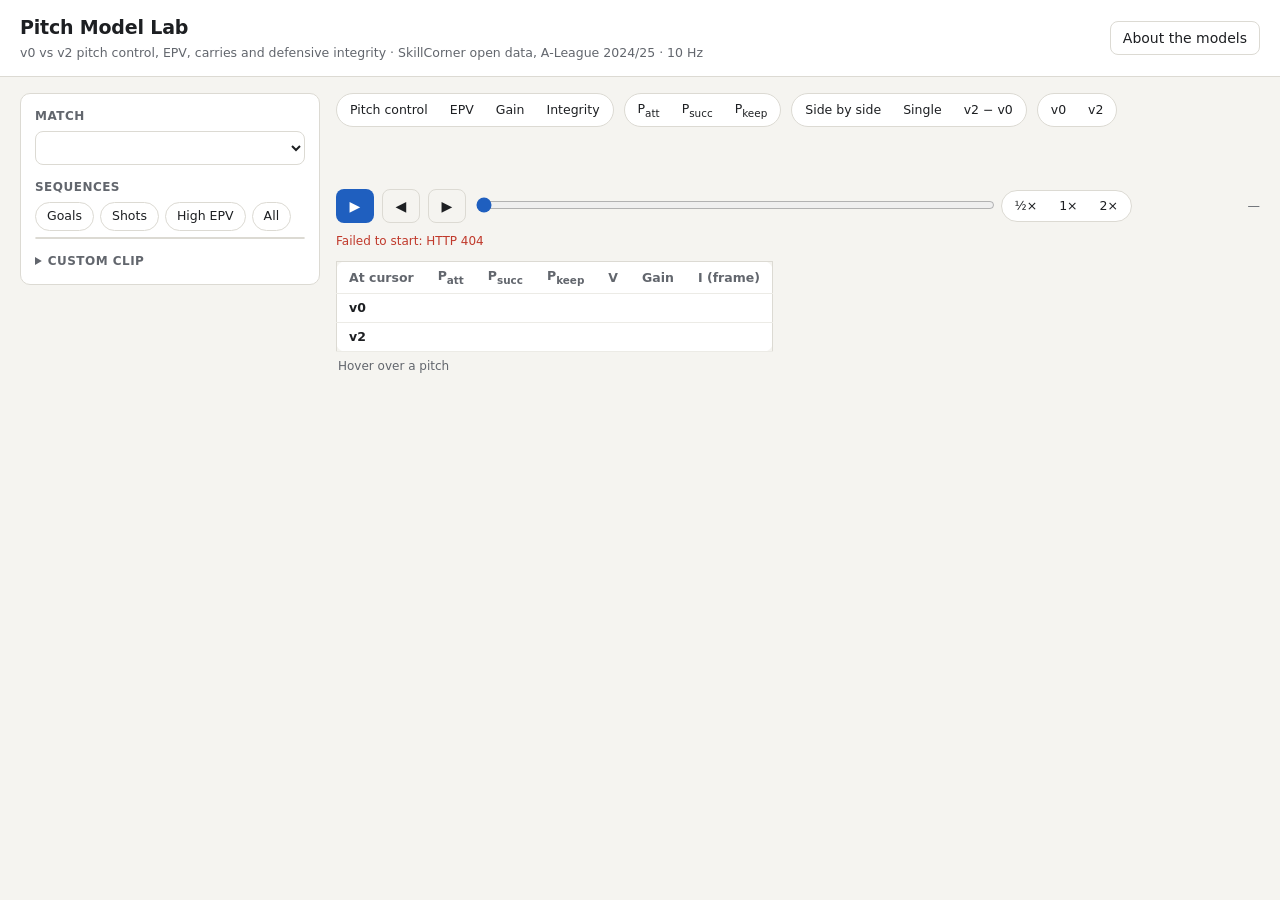
==== model_viewer/public/index.html @ e588ccde "Model viewer: carries in v2 - model.js ports the notebook's carry_options: the player on the ball   " ====
<!doctype html>
<html lang="en">
<head>
<meta charset="utf-8">
<meta name="viewport" content="width=device-width, initial-scale=1">
<title>Pitch Model Lab</title>
<link rel="stylesheet" href="style.css">
</head>
<body>
<header class="top">
  <div>
    <h1>Pitch Model Lab</h1>
    <p class="sub">v0 vs v2 pitch control, EPV, carries and defensive integrity · SkillCorner open data, A-League 2024/25 · 10 Hz</p>
  </div>
  <button id="aboutBtn" class="ghost" aria-expanded="false" aria-controls="about">About the models</button>
</header>

<section id="about" class="about" hidden>
  <div>
    <h2>v0 · literature settings, location value</h2>
    <p>Pitch control uses settings borrowed from the literature: 0.5 s reaction, 15 m/s ground pass, σ = 0.45,
    12 m/s lofted pass with 0.6 s hang time. The value of a spot is SkillCorner's possession EPV smoothed by location only.</p>
  </div>
  <div>
    <h2>v2 · fitted settings, defensive-context value, carries</h2>
    <p>The same pitch-control model with 10 settings fitted on 11,110 passes from 15 training matches
    (held-out AUC 0.885, calibrated). The value of a spot is the location value × a multiplier for the
    defensive situation there: how fast the nearest defender arrives, how close they are, and how many defenders are goal-side.
    The player on the ball can also <b>carry</b> it: a survival model fitted on 5,797 training carries (held-out AUC 0.77,
    on a par with SkillCorner's pressure tag) gives the chance of keeping it, P<sub>keep</sub>, on a straight run at 81% of top speed.</p>
  </div>
  <div>
    <h2>Reading the layers</h2>
    <p><b>Pitch control</b>: chance the attacking team gets to the ball first (P<sub>att</sub>) or that a pass there is completed
    (P<sub>succ</sub>, with interception along the path and the lofted option), or, in v2, that the player on the ball (gold ring)
    keeps it carrying it there (P<sub>keep</sub>). <b>EPV</b>: value of having the ball at each spot.
    <b>Gain</b>: P·V − (1−P)·V<sub>opp</sub> − V(ball), what getting the ball there is worth: by a pass in v0, by the better of
    a pass or a carry in v2. <b>Integrity</b>: how well the defence denies passes (and in v2 carries) into the space from 5 m behind
    the ball to goal, I = Σ V·(1−P) / Σ V with P = P<sub>succ</sub> (v0) or max(P<sub>succ</sub>, P<sub>keep</sub>) (v2).
    The map shows 1−P in that zone, faded where the space is worth little. Because v2 adds carries, v2 − v0 differences
    mix the fitted settings with the carry option.
    Surfaces are always from the attacking team's point of view.</p>
  </div>
  <div>
    <h2>Caveats</h2>
    <p>No receiver is known on a free-playing frame, so run credit is not applied. Carries are straight runs projected from
    one frame, and nobody can carry while the ball is in flight. The v2 value was fitted on possession-start
    points and is applied here to every cell. Five matches (marked held-out) were not used to fit anything.</p>
  </div>
</section>

<main class="layout">
  <aside class="panel controls">
    <label class="field"><span>Match</span><select id="match"></select></label>

    <div class="field">
      <span>Sequences</span>
      <div class="chips" id="filter" role="radiogroup" aria-label="Sequence filter">
        <button data-f="goal" role="radio">Goals</button>
        <button data-f="shot" role="radio">Shots</button>
        <button data-f="epv" role="radio">High EPV</button>
        <button data-f="all" role="radio">All</button>
      </div>
      <ol id="seqList" class="seqs" aria-label="Possession sequences"></ol>
    </div>

    <details class="custom">
      <summary>Custom clip</summary>
      <div class="row">
        <label class="field small"><span>Period</span><select id="cPeriod"><option value="1">1st</option><option value="2">2nd</option></select></label>
        <label class="field small"><span>Start (mm:ss)</span><input id="cStart" value="10:00" inputmode="numeric"></label>
        <label class="field small"><span>Length (s)</span><input id="cLen" value="20" inputmode="numeric"></label>
      </div>
      <button id="cLoad" class="primary">Load clip</button>
    </details>
  </aside>

  <section class="stage">
    <div class="toolbar">
      <div class="seg" id="layer" role="radiogroup" aria-label="Layer">
        <button data-v="pc" role="radio">Pitch control</button>
        <button data-v="epv" role="radio">EPV</button>
        <button data-v="gain" role="radio">Gain</button>
        <button data-v="integ" role="radio" title="How well the defence denies passes into the valuable space between the ball and goal">Integrity</button>
      </div>
      <div class="seg" id="pcKind" role="radiogroup" aria-label="Pitch control measure">
        <button data-v="att" role="radio" title="Chance the attack reaches the ball first">P<sub>att</sub></button>
        <button data-v="succ" role="radio" title="Chance a pass there is completed">P<sub>succ</sub></button>
        <button data-v="keep" role="radio" title="Chance the player on the ball keeps it carrying it there (v2 only)">P<sub>keep</sub></button>
      </div>
      <div class="seg" id="view" role="radiogroup" aria-label="View">
        <button data-v="side" role="radio">Side by side</button>
        <button data-v="single" role="radio">Single</button>
        <button data-v="diff" role="radio">v2 − v0</button>
      </div>
      <div class="seg" id="single" role="radiogroup" aria-label="Model in single view">
        <button data-v="v0" role="radio">v0</button>
        <button data-v="v2" role="radio">v2</button>
      </div>
    </div>

    <div class="headline">
      <span id="attackLabel"></span>
      <span id="caption" class="caption"></span>
    </div>

    <div id="pitches" class="pitches"></div>

    <div class="legend" id="legend"></div>

    <div class="player">
      <button id="play" class="primary icon" aria-label="Play">▶</button>
      <button id="back" class="icon ghost" aria-label="Back one frame">◀︎</button>
      <button id="fwd" class="icon ghost" aria-label="Forward one frame">▶︎</button>
      <div class="scrub">
        <input id="scrub" type="range" min="0" max="0" value="0" aria-label="Frame">
        <div id="ticks" class="ticks"></div>
      </div>
      <div class="seg compact" id="speed" role="radiogroup" aria-label="Speed">
        <button data-v="0.5" role="radio">½×</button>
        <button data-v="1" role="radio">1×</button>
        <button data-v="2" role="radio">2×</button>
      </div>
      <span id="clock" class="clock">—</span>
    </div>
    <div class="itrack" id="itrack" hidden>
      <div class="itrackHead">
        <span><b>Integrity I over the clip</b> · 1 = every valuable pass (v2: or carry) towards goal denied</span>
        <span class="key"><i class="ln v0"></i>v0</span><span class="key"><i class="ln v2"></i>v2</span>
      </div>
      <canvas id="itrackCanvas" aria-label="Integrity of the defending team over the clip"></canvas>
    </div>
    <div class="status"><span id="status"></span><span id="progress"></span></div>

    <table class="readout" id="readout" aria-live="polite">
      <thead><tr><th>At cursor</th><th>P<sub>att</sub></th><th>P<sub>succ</sub></th><th title="Chance of keeping the ball carrying it there (v2 only)">P<sub>keep</sub></th><th>V</th><th>Gain</th><th title="Integrity of the whole frame, not the cell">I (frame)</th></tr></thead>
      <tbody>
        <tr><th>v0</th><td data-k="v0-0"></td><td data-k="v0-1"></td><td data-k="v0-5"></td><td data-k="v0-2"></td><td data-k="v0-3"></td><td data-k="v0-I"></td></tr>
        <tr><th>v2</th><td data-k="v2-0"></td><td data-k="v2-1"></td><td data-k="v2-5"></td><td data-k="v2-2"></td><td data-k="v2-3"></td><td data-k="v2-I"></td></tr>
      </tbody>
      <caption id="readoutCap">Hover over a pitch</caption>
    </table>
  </section>
</main>
<script type="module" src="app.js"></script>
</body>
</html>
---- model_viewer/public/style.css ----
:root {
  --bg: #f5f4f0; --surface: #ffffff; --ink: #1d1f22; --muted: #62666d; --line: #dcdad3; --soft: #ecebe6;
  --accent: #1f5fbf; --accent-ink: #ffffff; --attack: #e4572e; --defend: #2a6fdb; --pitch-line: rgba(30, 32, 36, 0.55);
  --radius: 10px; font-synthesis: none;
}
@media (prefers-color-scheme: dark) {
  :root { --bg: #15171a; --surface: #1e2125; --ink: #eceae4; --muted: #a2a6ad; --line: #33373d; --soft: #272b30;
    --accent: #6ea2f5; --accent-ink: #0d1117; }
}
* { box-sizing: border-box; }
body { margin: 0; background: var(--bg); color: var(--ink); font: 14px/1.45 "Inter", system-ui, -apple-system, "Segoe UI", sans-serif; }
h1 { font-size: 19px; margin: 0; letter-spacing: -0.01em; }
h2 { font-size: 13px; margin: 0 0 4px; }
.sub { margin: 2px 0 0; color: var(--muted); font-size: 12.5px; }
button, select, input { font: inherit; color: inherit; }
button { cursor: pointer; }

.top { display: flex; justify-content: space-between; align-items: center; gap: 16px; padding: 14px 20px; border-bottom: 1px solid var(--line); background: var(--surface); }
.about { display: grid; grid-template-columns: repeat(4, 1fr); gap: 18px; padding: 14px 20px; background: var(--surface); border-bottom: 1px solid var(--line); font-size: 12.5px; color: var(--muted); }
.about p { margin: 0; }
.about[hidden] { display: none; }

.layout { display: grid; grid-template-columns: 300px minmax(0, 1fr); gap: 16px; padding: 16px 20px 28px; align-items: start; }
.panel { background: var(--surface); border: 1px solid var(--line); border-radius: var(--radius); padding: 14px; }
.controls { position: sticky; top: 12px; display: flex; flex-direction: column; gap: 14px; max-height: calc(100vh - 24px); }
.field { display: flex; flex-direction: column; gap: 6px; min-height: 0; }
.field > span { font-size: 12px; font-weight: 600; color: var(--muted); text-transform: uppercase; letter-spacing: 0.04em; }
.field:has(.seqs) { flex: 1; }
select { max-width: 100%; text-overflow: ellipsis; }
select, input { background: var(--surface); border: 1px solid var(--line); border-radius: 8px; padding: 7px 9px; width: 100%; }

.chips { display: flex; gap: 6px; flex-wrap: wrap; }
.chips button, .seg button { border: 1px solid var(--line); background: var(--surface); border-radius: 999px; padding: 4px 11px; font-size: 12.5px; }
.chips button[aria-checked="true"] { background: var(--ink); color: var(--bg); border-color: var(--ink); }

.seqs { list-style: none; margin: 0; padding: 0; overflow: auto; max-height: 52vh; border: 1px solid var(--line); border-radius: 8px; }
.seqs li { border-bottom: 1px solid var(--soft); }
.seqs li:last-child { border-bottom: 0; }
.seqs button { all: unset; display: block; width: 100%; box-sizing: border-box; padding: 8px 10px; cursor: pointer; }
.seqs button:hover { background: var(--soft); }
.seqs button[aria-current="true"] { background: color-mix(in srgb, var(--accent) 12%, transparent); box-shadow: inset 3px 0 0 var(--accent); }
.seqs .t { display: flex; justify-content: space-between; gap: 8px; font-weight: 600; font-size: 13px; }
.seqs .p { color: var(--muted); font-size: 12px; white-space: nowrap; overflow: hidden; text-overflow: ellipsis; }
.badge { font-size: 11px; font-weight: 600; padding: 1px 7px; border-radius: 999px; background: var(--soft); color: var(--muted); }
.badge.goal { background: #1f9d55; color: #fff; }
.badge.shot { background: #c97a12; color: #fff; }
.empty { padding: 10px; color: var(--muted); font-size: 12.5px; }

.custom summary { cursor: pointer; font-size: 12px; font-weight: 600; color: var(--muted); text-transform: uppercase; letter-spacing: 0.04em; }
.custom .row { display: grid; grid-template-columns: 1fr 1fr 1fr; gap: 8px; margin: 10px 0; }
.field.small > span { font-size: 11px; }

.primary { background: var(--accent); color: var(--accent-ink); border: 0; border-radius: 8px; padding: 7px 14px; font-weight: 600; }
.ghost { background: transparent; border: 1px solid var(--line); border-radius: 8px; padding: 6px 12px; }
.icon { width: 38px; height: 34px; padding: 0; display: grid; place-items: center; }

.stage { min-width: 0; display: flex; flex-direction: column; gap: 10px; }
.toolbar { display: flex; flex-wrap: wrap; gap: 10px; }
.seg { display: inline-flex; border: 1px solid var(--line); border-radius: 999px; background: var(--surface); padding: 2px; }
.seg button { border: 0; background: transparent; }
.seg button[aria-checked="true"] { background: var(--ink); color: var(--bg); }
.seg[hidden] { display: none; }

.headline { display: flex; justify-content: space-between; align-items: baseline; gap: 12px; flex-wrap: wrap; min-height: 22px; }
#attackLabel { font-weight: 600; }
.caption { color: var(--muted); }

.pitches { display: grid; grid-template-columns: minmax(0, 1fr) minmax(0, 1fr); gap: 12px; }
.pitches.one { grid-template-columns: minmax(0, 1fr); max-width: 980px; }
.pitchCard { background: var(--surface); border: 1px solid var(--line); border-radius: var(--radius); padding: 10px 10px 8px; min-width: 0; }
.pitchCard h3 { margin: 0; font-size: 14px; }
.pitchCard p { margin: 1px 0 8px; font-size: 12px; color: var(--muted); }
.pitchCard canvas { display: block; width: 100%; max-width: 100%; height: auto; border-radius: 6px; touch-action: pan-y; }
.pitchCard .vball { float: right; font-size: 12px; color: var(--muted); font-variant-numeric: tabular-nums; }
.pitchCard .vball.score { font-size: 15px; font-weight: 700; color: var(--ink); }

.legend { display: flex; align-items: center; gap: 10px; font-size: 12px; color: var(--muted); flex-wrap: wrap; }
.legend canvas { width: 240px; height: 12px; border-radius: 3px; border: 1px solid var(--line); }
.legend .key { display: inline-flex; align-items: center; gap: 5px; }
.dot { width: 10px; height: 10px; border-radius: 50%; display: inline-block; border: 1px solid rgba(0,0,0,.4); }

.player { display: flex; align-items: center; gap: 8px; }
.itrack { background: var(--surface); border: 1px solid var(--line); border-radius: var(--radius); padding: 8px 10px 6px; }
.itrack[hidden] { display: none; }
.itrackHead { display: flex; gap: 14px; flex-wrap: wrap; align-items: center; font-size: 12px; color: var(--muted); margin-bottom: 4px; }
.itrackHead b { color: var(--ink); font-weight: 600; }
.itrackHead .key { display: inline-flex; align-items: center; gap: 5px; }
.itrackHead .ln { display: inline-block; width: 16px; height: 0; border-top: 2px solid; }
.itrackHead .ln.v0 { border-color: #9a9a9a; border-top-style: dashed; }
.itrackHead .ln.v2 { border-color: #1a9850; }
.itrack canvas { display: block; width: 100%; height: 90px; cursor: pointer; }
.scrub { position: relative; flex: 1; min-width: 120px; }
.scrub input { width: 100%; padding: 0; border: 0; accent-color: var(--accent); }
.ticks { position: absolute; left: 8px; right: 8px; top: -6px; height: 6px; pointer-events: none; }
.ticks i { position: absolute; width: 2px; height: 6px; background: var(--muted); opacity: 0.6; }
.ticks i.shot { background: #c97a12; opacity: 1; width: 3px; }
.clock { font-variant-numeric: tabular-nums; color: var(--muted); min-width: 120px; text-align: right; font-size: 12.5px; }
.status { display: flex; justify-content: space-between; font-size: 12px; color: var(--muted); min-height: 18px; }
.status .err { color: #c0392b; }

.readout { border-collapse: collapse; font-size: 12.5px; font-variant-numeric: tabular-nums; align-self: flex-start; background: var(--surface); border: 1px solid var(--line); border-radius: var(--radius); }
.readout caption { caption-side: bottom; text-align: left; color: var(--muted); font-size: 12px; padding: 6px 2px; }
.readout th, .readout td { padding: 5px 12px; text-align: right; border-bottom: 1px solid var(--soft); }
.readout thead th { color: var(--muted); font-weight: 600; }
.readout tbody th { text-align: left; }

@media (max-width: 1100px) { .about { grid-template-columns: 1fr 1fr; } }
@media (max-width: 900px) {
  .layout { grid-template-columns: minmax(0, 1fr); padding: 12px 16px 24px; }
  .controls { position: static; max-height: none; order: 2; }
  .stage { order: 1; }
  .pitches { grid-template-columns: minmax(0, 1fr); }
  .top { flex-wrap: wrap; }
  .clock { flex-basis: 100%; text-align: left; }
  .player { flex-wrap: wrap; }
  .about { grid-template-columns: 1fr; padding: 12px 16px; }
  .top { padding: 12px 16px; }
  .clock { min-width: 0; }
  .seqs { max-height: 40vh; }
}
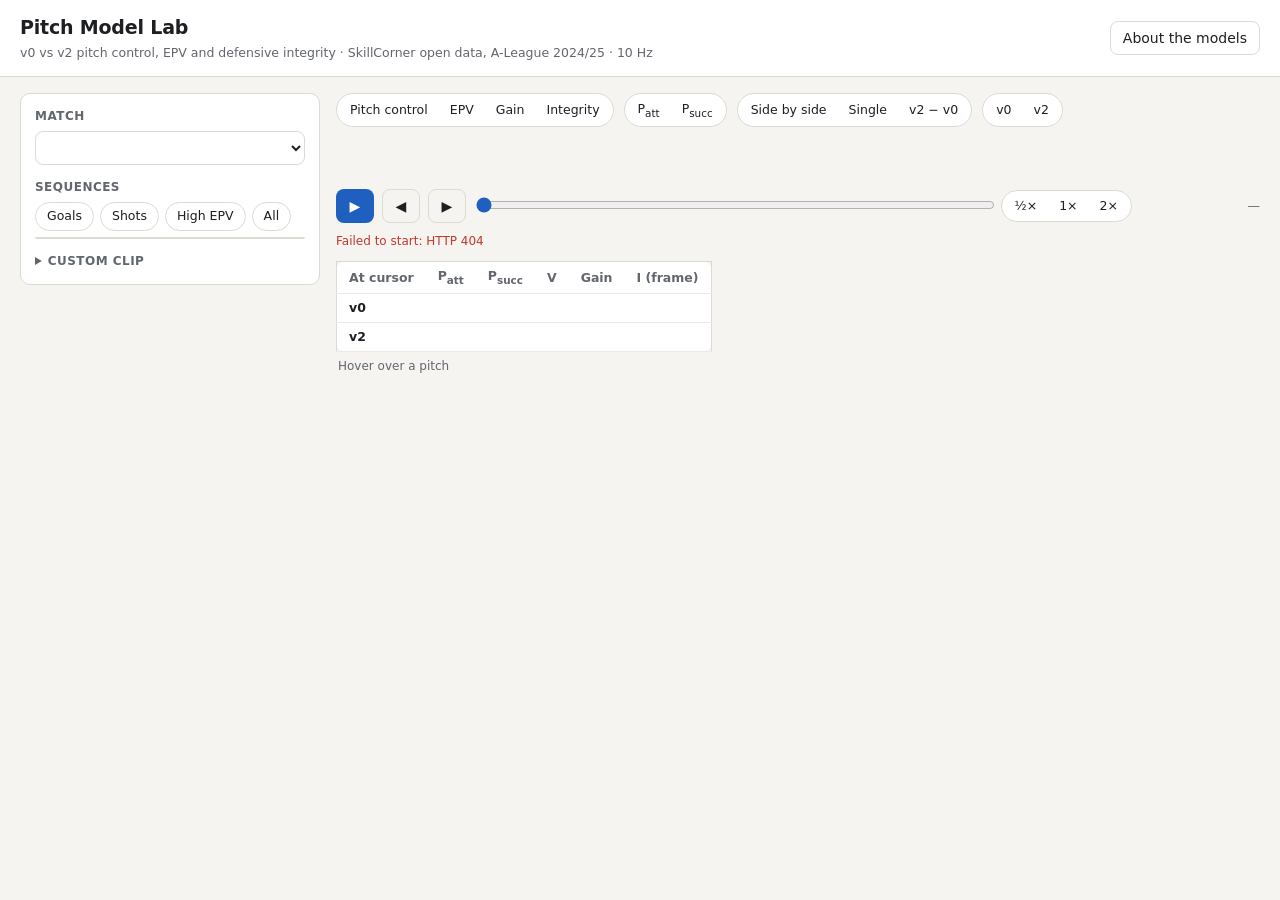
==== commit 6376c824: "Merge pull request #6 from misoverfitting/dl/model_viewer Model viewer integrity layer + frame-by-fr" ====
--- a/model_viewer/public/index.html
+++ b/model_viewer/public/index.html
@@ -10,7 +10,7 @@
 <header class="top">
   <div>
     <h1>Pitch Model Lab</h1>
-    <p class="sub">v0 vs v2 pitch control, EPV, carries and defensive integrity · SkillCorner open data, A-League 2024/25 · 10 Hz</p>
+    <p class="sub">v0 vs v2 pitch control, EPV and defensive integrity · SkillCorner open data, A-League 2024/25 · 10 Hz</p>
   </div>
   <button id="aboutBtn" class="ghost" aria-expanded="false" aria-controls="about">About the models</button>
 </header>
@@ -22,29 +22,23 @@
     12 m/s lofted pass with 0.6 s hang time. The value of a spot is SkillCorner's possession EPV smoothed by location only.</p>
   </div>
   <div>
-    <h2>v2 · fitted settings, defensive-context value, carries</h2>
+    <h2>v2 · fitted settings, defensive-context value</h2>
     <p>The same pitch-control model with 10 settings fitted on 11,110 passes from 15 training matches
     (held-out AUC 0.885, calibrated). The value of a spot is the location value × a multiplier for the
-    defensive situation there: how fast the nearest defender arrives, how close they are, and how many defenders are goal-side.
-    The player on the ball can also <b>carry</b> it: a survival model fitted on 5,797 training carries (held-out AUC 0.77,
-    on a par with SkillCorner's pressure tag) gives the chance of keeping it, P<sub>keep</sub>, on a straight run at 81% of top speed.</p>
+    defensive situation there: how fast the nearest defender arrives, how close they are, and how many defenders are goal-side.</p>
   </div>
   <div>
     <h2>Reading the layers</h2>
     <p><b>Pitch control</b>: chance the attacking team gets to the ball first (P<sub>att</sub>) or that a pass there is completed
-    (P<sub>succ</sub>, with interception along the path and the lofted option), or, in v2, that the player on the ball (gold ring)
-    keeps it carrying it there (P<sub>keep</sub>). <b>EPV</b>: value of having the ball at each spot.
-    <b>Gain</b>: P·V − (1−P)·V<sub>opp</sub> − V(ball), what getting the ball there is worth: by a pass in v0, by the better of
-    a pass or a carry in v2. <b>Integrity</b>: how well the defence denies passes (and in v2 carries) into the space from 5 m behind
-    the ball to goal, I = Σ V·(1−P) / Σ V with P = P<sub>succ</sub> (v0) or max(P<sub>succ</sub>, P<sub>keep</sub>) (v2).
-    The map shows 1−P in that zone, faded where the space is worth little. Because v2 adds carries, v2 − v0 differences
-    mix the fitted settings with the carry option.
+    (P<sub>succ</sub>, with interception along the path and the lofted option). <b>EPV</b>: value of having the ball at each spot.
+    <b>Gain</b>: P<sub>succ</sub>·V − (1−P<sub>succ</sub>)·V<sub>opp</sub> − V(ball), what a pass there is worth.
+    <b>Integrity</b>: how well the defence denies passes into the space from 5 m behind the ball to goal,
+    I = Σ V·(1−P<sub>succ</sub>) / Σ V. The map shows 1−P<sub>succ</sub> in that zone, faded where the space is worth little.
     Surfaces are always from the attacking team's point of view.</p>
   </div>
   <div>
     <h2>Caveats</h2>
-    <p>No receiver is known on a free-playing frame, so run credit is not applied. Carries are straight runs projected from
-    one frame, and nobody can carry while the ball is in flight. The v2 value was fitted on possession-start
+    <p>No receiver is known on a free-playing frame, so run credit is not applied. The v2 value was fitted on possession-start
     points and is applied here to every cell. Five matches (marked held-out) were not used to fit anything.</p>
   </div>
 </section>
@@ -86,7 +80,6 @@
       <div class="seg" id="pcKind" role="radiogroup" aria-label="Pitch control measure">
         <button data-v="att" role="radio" title="Chance the attack reaches the ball first">P<sub>att</sub></button>
         <button data-v="succ" role="radio" title="Chance a pass there is completed">P<sub>succ</sub></button>
-        <button data-v="keep" role="radio" title="Chance the player on the ball keeps it carrying it there (v2 only)">P<sub>keep</sub></button>
       </div>
       <div class="seg" id="view" role="radiogroup" aria-label="View">
         <button data-v="side" role="radio">Side by side</button>
@@ -125,7 +118,7 @@
     </div>
     <div class="itrack" id="itrack" hidden>
       <div class="itrackHead">
-        <span><b>Integrity I over the clip</b> · 1 = every valuable pass (v2: or carry) towards goal denied</span>
+        <span><b>Integrity I over the clip</b> · 1 = every valuable pass towards goal denied</span>
         <span class="key"><i class="ln v0"></i>v0</span><span class="key"><i class="ln v2"></i>v2</span>
       </div>
       <canvas id="itrackCanvas" aria-label="Integrity of the defending team over the clip"></canvas>
@@ -133,10 +126,10 @@
     <div class="status"><span id="status"></span><span id="progress"></span></div>
 
     <table class="readout" id="readout" aria-live="polite">
-      <thead><tr><th>At cursor</th><th>P<sub>att</sub></th><th>P<sub>succ</sub></th><th title="Chance of keeping the ball carrying it there (v2 only)">P<sub>keep</sub></th><th>V</th><th>Gain</th><th title="Integrity of the whole frame, not the cell">I (frame)</th></tr></thead>
+      <thead><tr><th>At cursor</th><th>P<sub>att</sub></th><th>P<sub>succ</sub></th><th>V</th><th>Gain</th><th title="Integrity of the whole frame, not the cell">I (frame)</th></tr></thead>
       <tbody>
-        <tr><th>v0</th><td data-k="v0-0"></td><td data-k="v0-1"></td><td data-k="v0-5"></td><td data-k="v0-2"></td><td data-k="v0-3"></td><td data-k="v0-I"></td></tr>
-        <tr><th>v2</th><td data-k="v2-0"></td><td data-k="v2-1"></td><td data-k="v2-5"></td><td data-k="v2-2"></td><td data-k="v2-3"></td><td data-k="v2-I"></td></tr>
+        <tr><th>v0</th><td data-k="v0-0"></td><td data-k="v0-1"></td><td data-k="v0-2"></td><td data-k="v0-3"></td><td data-k="v0-I"></td></tr>
+        <tr><th>v2</th><td data-k="v2-0"></td><td data-k="v2-1"></td><td data-k="v2-2"></td><td data-k="v2-3"></td><td data-k="v2-I"></td></tr>
       </tbody>
       <caption id="readoutCap">Hover over a pitch</caption>
     </table>
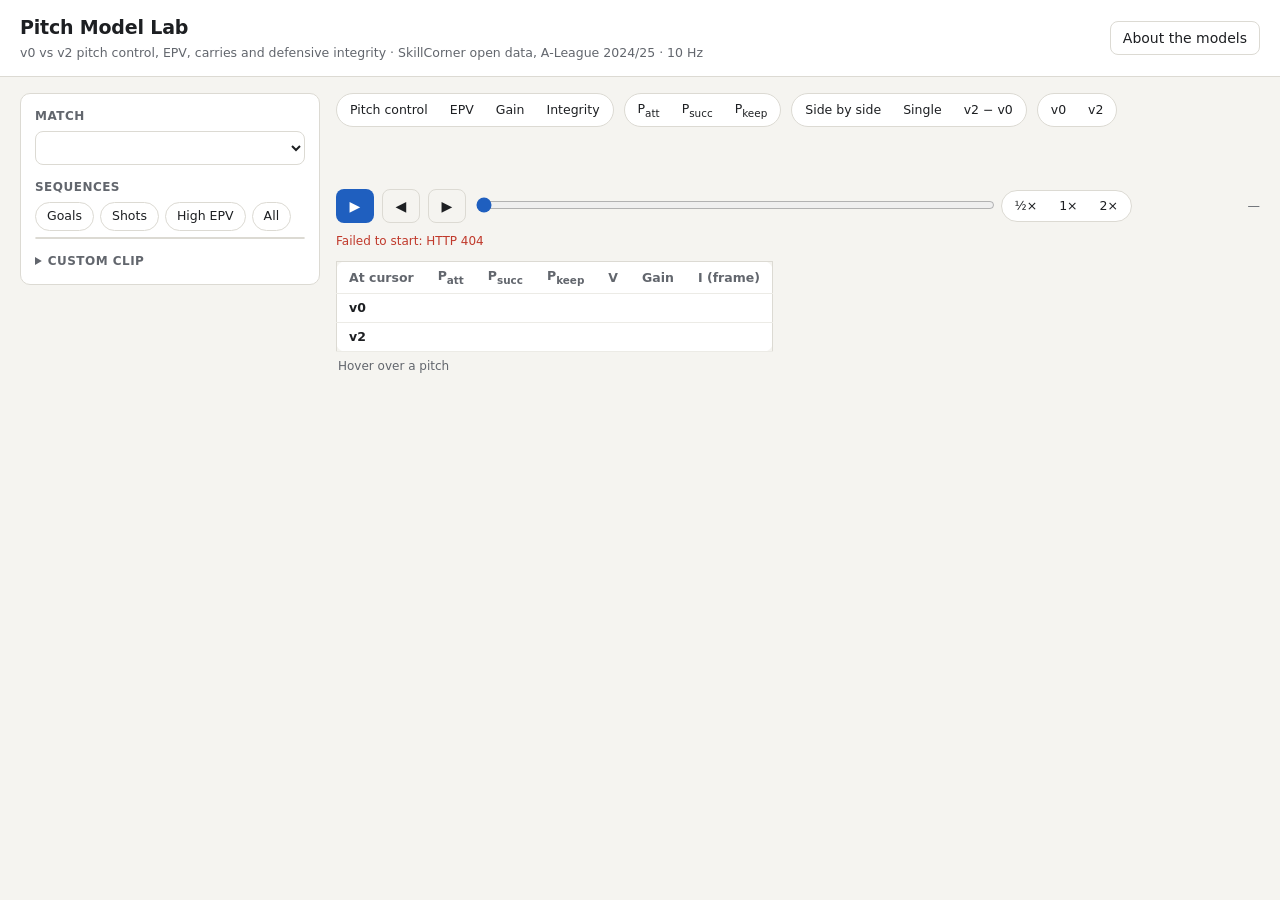
==== commit f6be2e48: "Merge pull request #7 from misoverfitting/dl/carries Carries: a fitted carry model, carry gains, car" ====
--- a/model_viewer/public/index.html
+++ b/model_viewer/public/index.html
@@ -10,7 +10,7 @@
 <header class="top">
   <div>
     <h1>Pitch Model Lab</h1>
-    <p class="sub">v0 vs v2 pitch control, EPV and defensive integrity · SkillCorner open data, A-League 2024/25 · 10 Hz</p>
+    <p class="sub">v0 vs v2 pitch control, EPV, carries and defensive integrity · SkillCorner open data, A-League 2024/25 · 10 Hz</p>
   </div>
   <button id="aboutBtn" class="ghost" aria-expanded="false" aria-controls="about">About the models</button>
 </header>
@@ -22,23 +22,29 @@
     12 m/s lofted pass with 0.6 s hang time. The value of a spot is SkillCorner's possession EPV smoothed by location only.</p>
   </div>
   <div>
-    <h2>v2 · fitted settings, defensive-context value</h2>
+    <h2>v2 · fitted settings, defensive-context value, carries</h2>
     <p>The same pitch-control model with 10 settings fitted on 11,110 passes from 15 training matches
     (held-out AUC 0.885, calibrated). The value of a spot is the location value × a multiplier for the
-    defensive situation there: how fast the nearest defender arrives, how close they are, and how many defenders are goal-side.</p>
+    defensive situation there: how fast the nearest defender arrives, how close they are, and how many defenders are goal-side.
+    The player on the ball can also <b>carry</b> it: a survival model fitted on 5,797 training carries (held-out AUC 0.77,
+    on a par with SkillCorner's pressure tag) gives the chance of keeping it, P<sub>keep</sub>, on a straight run at 81% of top speed.</p>
   </div>
   <div>
     <h2>Reading the layers</h2>
     <p><b>Pitch control</b>: chance the attacking team gets to the ball first (P<sub>att</sub>) or that a pass there is completed
-    (P<sub>succ</sub>, with interception along the path and the lofted option). <b>EPV</b>: value of having the ball at each spot.
-    <b>Gain</b>: P<sub>succ</sub>·V − (1−P<sub>succ</sub>)·V<sub>opp</sub> − V(ball), what a pass there is worth.
-    <b>Integrity</b>: how well the defence denies passes into the space from 5 m behind the ball to goal,
-    I = Σ V·(1−P<sub>succ</sub>) / Σ V. The map shows 1−P<sub>succ</sub> in that zone, faded where the space is worth little.
+    (P<sub>succ</sub>, with interception along the path and the lofted option), or, in v2, that the player on the ball (gold ring)
+    keeps it carrying it there (P<sub>keep</sub>). <b>EPV</b>: value of having the ball at each spot.
+    <b>Gain</b>: P·V − (1−P)·V<sub>opp</sub> − V(ball), what getting the ball there is worth: by a pass in v0, by the better of
+    a pass or a carry in v2. <b>Integrity</b>: how well the defence denies passes (and in v2 carries) into the space from 5 m behind
+    the ball to goal, I = Σ V·(1−P) / Σ V with P = P<sub>succ</sub> (v0) or max(P<sub>succ</sub>, P<sub>keep</sub>) (v2).
+    The map shows 1−P in that zone, faded where the space is worth little. Because v2 adds carries, v2 − v0 differences
+    mix the fitted settings with the carry option.
     Surfaces are always from the attacking team's point of view.</p>
   </div>
   <div>
     <h2>Caveats</h2>
-    <p>No receiver is known on a free-playing frame, so run credit is not applied. The v2 value was fitted on possession-start
+    <p>No receiver is known on a free-playing frame, so run credit is not applied. Carries are straight runs projected from
+    one frame, and nobody can carry while the ball is in flight. The v2 value was fitted on possession-start
     points and is applied here to every cell. Five matches (marked held-out) were not used to fit anything.</p>
   </div>
 </section>
@@ -80,6 +86,7 @@
       <div class="seg" id="pcKind" role="radiogroup" aria-label="Pitch control measure">
         <button data-v="att" role="radio" title="Chance the attack reaches the ball first">P<sub>att</sub></button>
         <button data-v="succ" role="radio" title="Chance a pass there is completed">P<sub>succ</sub></button>
+        <button data-v="keep" role="radio" title="Chance the player on the ball keeps it carrying it there (v2 only)">P<sub>keep</sub></button>
       </div>
       <div class="seg" id="view" role="radiogroup" aria-label="View">
         <button data-v="side" role="radio">Side by side</button>
@@ -118,7 +125,7 @@
     </div>
     <div class="itrack" id="itrack" hidden>
       <div class="itrackHead">
-        <span><b>Integrity I over the clip</b> · 1 = every valuable pass towards goal denied</span>
+        <span><b>Integrity I over the clip</b> · 1 = every valuable pass (v2: or carry) towards goal denied</span>
         <span class="key"><i class="ln v0"></i>v0</span><span class="key"><i class="ln v2"></i>v2</span>
       </div>
       <canvas id="itrackCanvas" aria-label="Integrity of the defending team over the clip"></canvas>
@@ -126,10 +133,10 @@
     <div class="status"><span id="status"></span><span id="progress"></span></div>
 
     <table class="readout" id="readout" aria-live="polite">
-      <thead><tr><th>At cursor</th><th>P<sub>att</sub></th><th>P<sub>succ</sub></th><th>V</th><th>Gain</th><th title="Integrity of the whole frame, not the cell">I (frame)</th></tr></thead>
+      <thead><tr><th>At cursor</th><th>P<sub>att</sub></th><th>P<sub>succ</sub></th><th title="Chance of keeping the ball carrying it there (v2 only)">P<sub>keep</sub></th><th>V</th><th>Gain</th><th title="Integrity of the whole frame, not the cell">I (frame)</th></tr></thead>
       <tbody>
-        <tr><th>v0</th><td data-k="v0-0"></td><td data-k="v0-1"></td><td data-k="v0-2"></td><td data-k="v0-3"></td><td data-k="v0-I"></td></tr>
-        <tr><th>v2</th><td data-k="v2-0"></td><td data-k="v2-1"></td><td data-k="v2-2"></td><td data-k="v2-3"></td><td data-k="v2-I"></td></tr>
+        <tr><th>v0</th><td data-k="v0-0"></td><td data-k="v0-1"></td><td data-k="v0-5"></td><td data-k="v0-2"></td><td data-k="v0-3"></td><td data-k="v0-I"></td></tr>
+        <tr><th>v2</th><td data-k="v2-0"></td><td data-k="v2-1"></td><td data-k="v2-5"></td><td data-k="v2-2"></td><td data-k="v2-3"></td><td data-k="v2-I"></td></tr>
       </tbody>
       <caption id="readoutCap">Hover over a pitch</caption>
     </table>
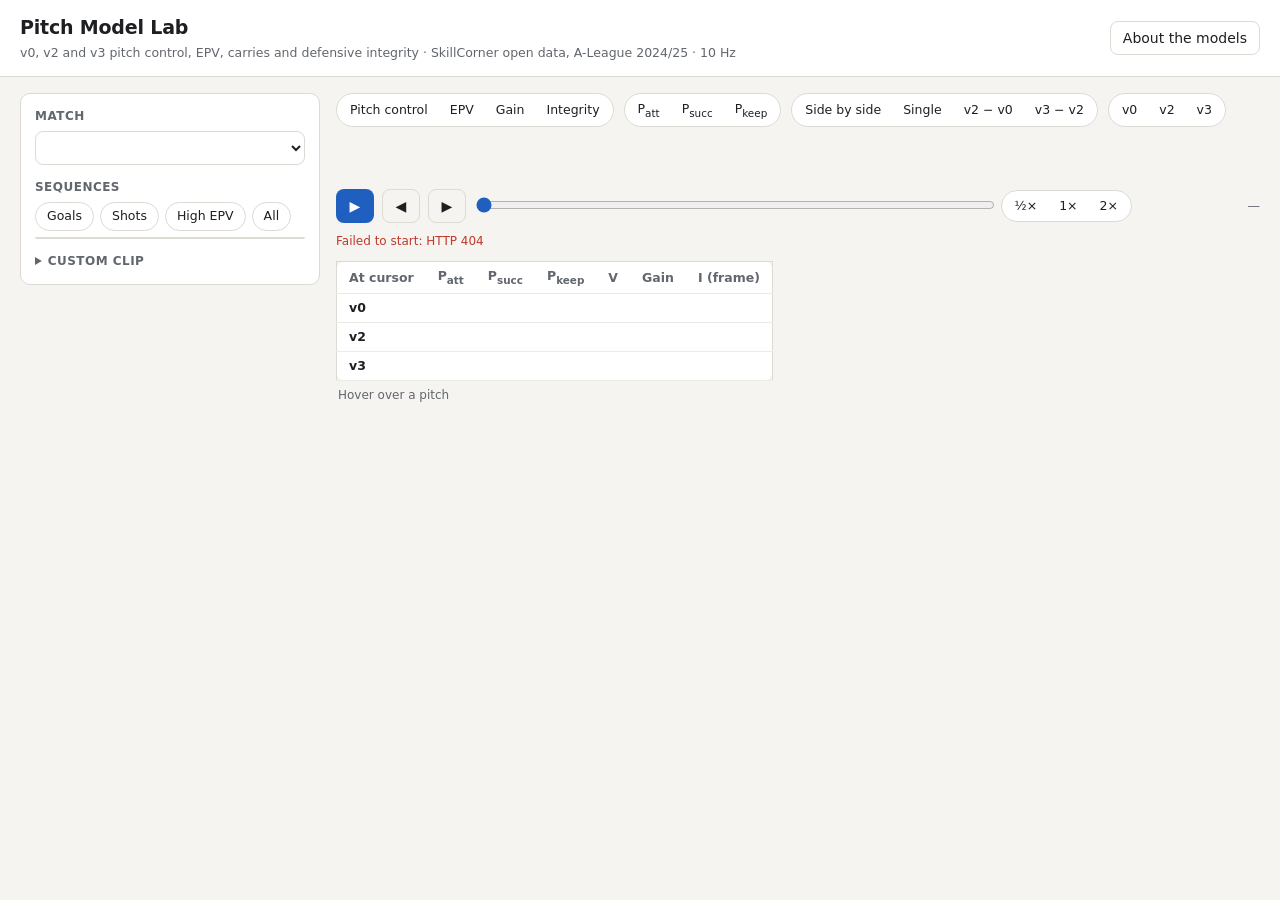
==== commit fddfd8c2: "Viewer: three versions — v0, v2 (fitted, passes only), v3 (v2 + carries) Splits carries out of v2 in" ====
--- a/model_viewer/public/index.html
+++ b/model_viewer/public/index.html
@@ -10,7 +10,7 @@
 <header class="top">
   <div>
     <h1>Pitch Model Lab</h1>
-    <p class="sub">v0 vs v2 pitch control, EPV, carries and defensive integrity · SkillCorner open data, A-League 2024/25 · 10 Hz</p>
+    <p class="sub">v0, v2 and v3 pitch control, EPV, carries and defensive integrity · SkillCorner open data, A-League 2024/25 · 10 Hz</p>
   </div>
   <button id="aboutBtn" class="ghost" aria-expanded="false" aria-controls="about">About the models</button>
 </header>
@@ -22,29 +22,32 @@
     12 m/s lofted pass with 0.6 s hang time. The value of a spot is SkillCorner's possession EPV smoothed by location only.</p>
   </div>
   <div>
-    <h2>v2 · fitted settings, defensive-context value, carries</h2>
+    <h2>v2 · fitted settings, defensive-context value</h2>
     <p>The same pitch-control model with 10 settings fitted on 11,110 passes from 15 training matches
     (held-out AUC 0.885, calibrated). The value of a spot is the location value × a multiplier for the
     defensive situation there: how fast the nearest defender arrives, how close they are, and how many defenders are goal-side.
-    The player on the ball can also <b>carry</b> it: a survival model fitted on 5,797 training carries (held-out AUC 0.77,
-    on a par with SkillCorner's pressure tag) gives the chance of keeping it, P<sub>keep</sub>, on a straight run at 81% of top speed.</p>
+    Passes only.</p>
+    <h2>v3 · v2 plus carries</h2>
+    <p>The same as v2, but the player on the ball can also <b>carry</b> it: a survival model fitted on 5,797 training carries
+    (held-out AUC 0.77, on a par with SkillCorner's pressure tag) gives the chance of keeping it, P<sub>keep</sub>, on a straight
+    run at 81% of top speed.</p>
   </div>
   <div>
     <h2>Reading the layers</h2>
     <p><b>Pitch control</b>: chance the attacking team gets to the ball first (P<sub>att</sub>) or that a pass there is completed
-    (P<sub>succ</sub>, with interception along the path and the lofted option), or, in v2, that the player on the ball (gold ring)
+    (P<sub>succ</sub>, with interception along the path and the lofted option), or, in v3, that the player on the ball (gold ring)
     keeps it carrying it there (P<sub>keep</sub>). <b>EPV</b>: value of having the ball at each spot.
-    <b>Gain</b>: P·V − (1−P)·V<sub>opp</sub> − V(ball), what getting the ball there is worth: by a pass in v0, by the better of
-    a pass or a carry in v2. <b>Integrity</b>: how well the defence denies passes (and in v2 carries) into the space from 5 m behind
-    the ball to goal, I = Σ V·(1−P) / Σ V with P = P<sub>succ</sub> (v0) or max(P<sub>succ</sub>, P<sub>keep</sub>) (v2).
-    The map shows 1−P in that zone, faded where the space is worth little. Because v2 adds carries, v2 − v0 differences
-    mix the fitted settings with the carry option.
+    <b>Gain</b>: P·V − (1−P)·V<sub>opp</sub> − V(ball), what getting the ball there is worth: by a pass in v0 and v2, by the better
+    of a pass or a carry in v3. <b>Integrity</b>: how well the defence denies passes (and in v3 carries) into the space from 5 m behind
+    the ball to goal, I = Σ V·(1−P) / Σ V with P = P<sub>succ</sub> (v0, v2) or max(P<sub>succ</sub>, P<sub>keep</sub>) (v3).
+    The map shows 1−P in that zone, faded where the space is worth little. The two difference views separate the changes:
+    v2 − v0 is what fitting changed, v3 − v2 is what carries changed.
     Surfaces are always from the attacking team's point of view.</p>
   </div>
   <div>
     <h2>Caveats</h2>
     <p>No receiver is known on a free-playing frame, so run credit is not applied. Carries are straight runs projected from
-    one frame, and nobody can carry while the ball is in flight. The v2 value was fitted on possession-start
+    one frame, and nobody can carry while the ball is in flight. The v2/v3 value was fitted on possession-start
     points and is applied here to every cell. Five matches (marked held-out) were not used to fit anything.</p>
   </div>
 </section>
@@ -86,16 +89,18 @@
       <div class="seg" id="pcKind" role="radiogroup" aria-label="Pitch control measure">
         <button data-v="att" role="radio" title="Chance the attack reaches the ball first">P<sub>att</sub></button>
         <button data-v="succ" role="radio" title="Chance a pass there is completed">P<sub>succ</sub></button>
-        <button data-v="keep" role="radio" title="Chance the player on the ball keeps it carrying it there (v2 only)">P<sub>keep</sub></button>
+        <button data-v="keep" role="radio" title="Chance the player on the ball keeps it carrying it there (v3 only)">P<sub>keep</sub></button>
       </div>
       <div class="seg" id="view" role="radiogroup" aria-label="View">
         <button data-v="side" role="radio">Side by side</button>
         <button data-v="single" role="radio">Single</button>
-        <button data-v="diff" role="radio">v2 − v0</button>
+        <button data-v="diff" role="radio" title="What fitting the settings and the value changed">v2 − v0</button>
+        <button data-v="diff3" role="radio" title="What adding carries changed">v3 − v2</button>
       </div>
       <div class="seg" id="single" role="radiogroup" aria-label="Model in single view">
         <button data-v="v0" role="radio">v0</button>
         <button data-v="v2" role="radio">v2</button>
+        <button data-v="v3" role="radio">v3</button>
       </div>
     </div>
 
@@ -125,18 +130,19 @@
     </div>
     <div class="itrack" id="itrack" hidden>
       <div class="itrackHead">
-        <span><b>Integrity I over the clip</b> · 1 = every valuable pass (v2: or carry) towards goal denied</span>
-        <span class="key"><i class="ln v0"></i>v0</span><span class="key"><i class="ln v2"></i>v2</span>
+        <span><b>Integrity I over the clip</b> · 1 = every valuable pass (v3: or carry) towards goal denied</span>
+        <span class="key"><i class="ln v0"></i>v0</span><span class="key"><i class="ln v2"></i>v2</span><span class="key"><i class="ln v3"></i>v3</span>
       </div>
       <canvas id="itrackCanvas" aria-label="Integrity of the defending team over the clip"></canvas>
     </div>
     <div class="status"><span id="status"></span><span id="progress"></span></div>
 
     <table class="readout" id="readout" aria-live="polite">
-      <thead><tr><th>At cursor</th><th>P<sub>att</sub></th><th>P<sub>succ</sub></th><th title="Chance of keeping the ball carrying it there (v2 only)">P<sub>keep</sub></th><th>V</th><th>Gain</th><th title="Integrity of the whole frame, not the cell">I (frame)</th></tr></thead>
+      <thead><tr><th>At cursor</th><th>P<sub>att</sub></th><th>P<sub>succ</sub></th><th title="Chance of keeping the ball carrying it there (v3 only)">P<sub>keep</sub></th><th>V</th><th>Gain</th><th title="Integrity of the whole frame, not the cell">I (frame)</th></tr></thead>
       <tbody>
         <tr><th>v0</th><td data-k="v0-0"></td><td data-k="v0-1"></td><td data-k="v0-5"></td><td data-k="v0-2"></td><td data-k="v0-3"></td><td data-k="v0-I"></td></tr>
         <tr><th>v2</th><td data-k="v2-0"></td><td data-k="v2-1"></td><td data-k="v2-5"></td><td data-k="v2-2"></td><td data-k="v2-3"></td><td data-k="v2-I"></td></tr>
+        <tr><th>v3</th><td data-k="v3-0"></td><td data-k="v3-1"></td><td data-k="v3-5"></td><td data-k="v3-2"></td><td data-k="v3-3"></td><td data-k="v3-I"></td></tr>
       </tbody>
       <caption id="readoutCap">Hover over a pitch</caption>
     </table>
--- a/model_viewer/public/style.css
+++ b/model_viewer/public/style.css
@@ -67,6 +67,8 @@
 
 .pitches { display: grid; grid-template-columns: minmax(0, 1fr) minmax(0, 1fr); gap: 12px; }
 .pitches.one { grid-template-columns: minmax(0, 1fr); max-width: 980px; }
+.pitches.three { grid-template-columns: repeat(3, minmax(0, 1fr)); }
+@media (max-width: 1100px) { .pitches.three { grid-template-columns: minmax(0, 1fr) minmax(0, 1fr); } }
 .pitchCard { background: var(--surface); border: 1px solid var(--line); border-radius: var(--radius); padding: 10px 10px 8px; min-width: 0; }
 .pitchCard h3 { margin: 0; font-size: 14px; }
 .pitchCard p { margin: 1px 0 8px; font-size: 12px; color: var(--muted); }
@@ -87,7 +89,8 @@
 .itrackHead .key { display: inline-flex; align-items: center; gap: 5px; }
 .itrackHead .ln { display: inline-block; width: 16px; height: 0; border-top: 2px solid; }
 .itrackHead .ln.v0 { border-color: #9a9a9a; border-top-style: dashed; }
-.itrackHead .ln.v2 { border-color: #1a9850; }
+.itrackHead .ln.v2 { border-color: #2c7bb6; }
+.itrackHead .ln.v3 { border-color: #1a9850; }
 .itrack canvas { display: block; width: 100%; height: 90px; cursor: pointer; }
 .scrub { position: relative; flex: 1; min-width: 120px; }
 .scrub input { width: 100%; padding: 0; border: 0; accent-color: var(--accent); }
@@ -109,7 +112,7 @@
   .layout { grid-template-columns: minmax(0, 1fr); padding: 12px 16px 24px; }
   .controls { position: static; max-height: none; order: 2; }
   .stage { order: 1; }
-  .pitches { grid-template-columns: minmax(0, 1fr); }
+  .pitches, .pitches.three { grid-template-columns: minmax(0, 1fr); }
   .top { flex-wrap: wrap; }
   .clock { flex-basis: 100%; text-align: left; }
   .player { flex-wrap: wrap; }
@@ -118,3 +121,4 @@
   .clock { min-width: 0; }
   .seqs { max-height: 40vh; }
 }
+@media (max-width: 480px) { .readout th, .readout td { padding: 5px 7px; } }
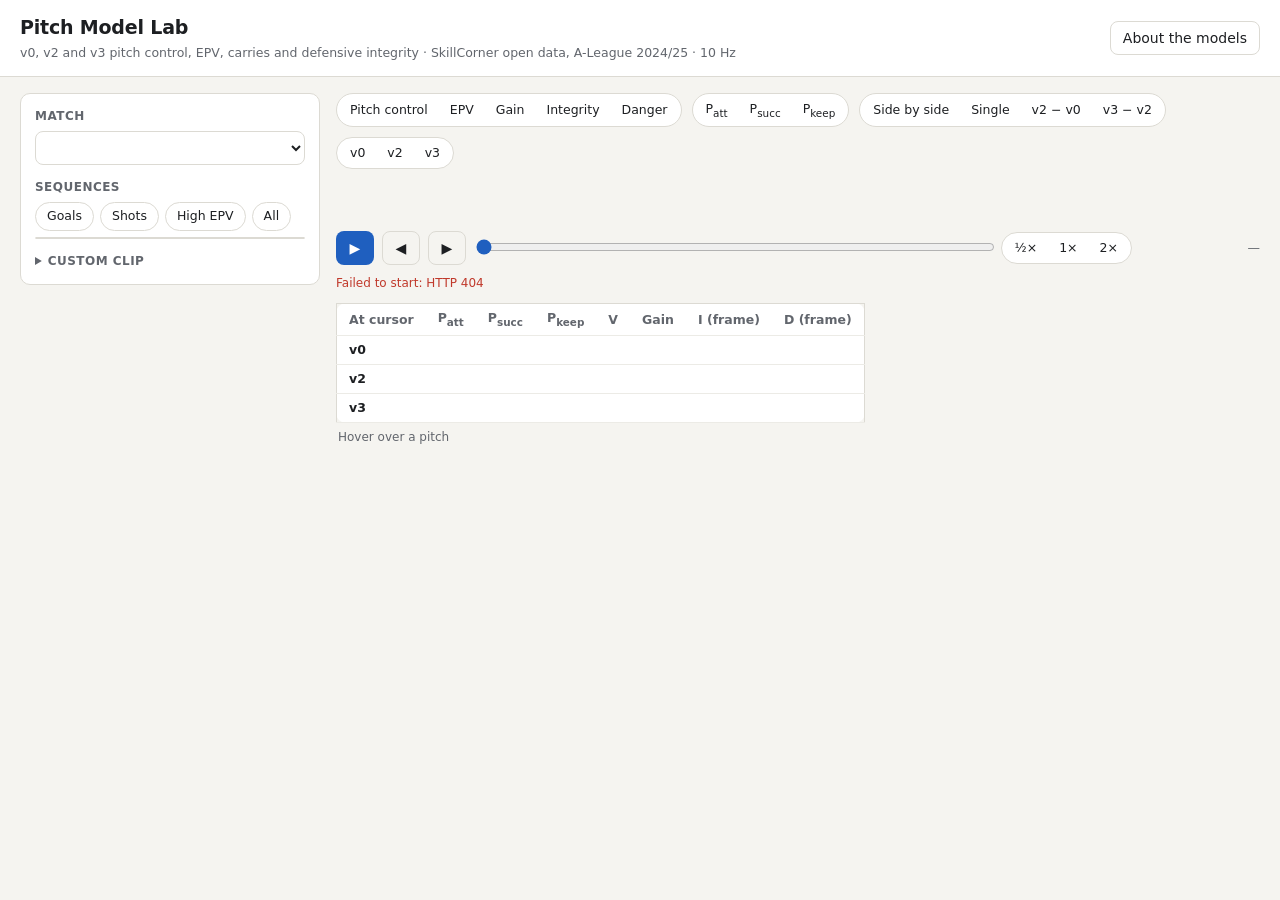
==== commit 0bec18c8: "Viewer: danger score beside integrity (notebook Section 8d) Ports free_attacker_danger to model.js (" ====
--- a/model_viewer/public/index.html
+++ b/model_viewer/public/index.html
@@ -40,7 +40,13 @@
     <b>Gain</b>: P·V − (1−P)·V<sub>opp</sub> − V(ball), what getting the ball there is worth: by a pass in v0 and v2, by the better
     of a pass or a carry in v3. <b>Integrity</b>: how well the defence denies passes (and in v3 carries) into the space from 5 m behind
     the ball to goal, I = Σ V·(1−P) / Σ V with P = P<sub>succ</sub> (v0, v2) or max(P<sub>succ</sub>, P<sub>keep</sub>) (v3).
-    The map shows 1−P in that zone, faded where the space is worth little. The two difference views separate the changes:
+    The map shows 1−P in that zone, faded where the space is worth little.
+    <b>Danger</b> (notebook Section 8d): how dangerous the most dangerous attacker the defence has left free is. Each attacker
+    is projected 1 s ahead, each defender is assigned one attacker, and an attacker counts as covered if their defender gets
+    there within the ball's travel time + 1 s (half if not goal-side); D = the highest V × (1 − covered). Integrity says how
+    close the defence is to winning the ball back; danger says how dangerous the next actions get if it doesn't. The badge on
+    each pitch shows both. Danger is the same in v2 and v3: carries change the ball carrier's options, not who is free.
+    The two difference views separate the changes:
     v2 − v0 is what fitting changed, v3 − v2 is what carries changed.
     Surfaces are always from the attacking team's point of view.</p>
   </div>
@@ -85,6 +91,7 @@
         <button data-v="epv" role="radio">EPV</button>
         <button data-v="gain" role="radio">Gain</button>
         <button data-v="integ" role="radio" title="How well the defence denies passes into the valuable space between the ball and goal">Integrity</button>
+        <button data-v="danger" role="radio" title="How dangerous the most dangerous attacker the defence has left free is, 1 s ahead">Danger</button>
       </div>
       <div class="seg" id="pcKind" role="radiogroup" aria-label="Pitch control measure">
         <button data-v="att" role="radio" title="Chance the attack reaches the ball first">P<sub>att</sub></button>
@@ -130,7 +137,7 @@
     </div>
     <div class="itrack" id="itrack" hidden>
       <div class="itrackHead">
-        <span><b>Integrity I over the clip</b> · 1 = every valuable pass (v3: or carry) towards goal denied</span>
+        <span id="itrackTitle"><b>Integrity I over the clip</b> · 1 = every valuable pass (v3: or carry) towards goal denied</span>
         <span class="key"><i class="ln v0"></i>v0</span><span class="key"><i class="ln v2"></i>v2</span><span class="key"><i class="ln v3"></i>v3</span>
       </div>
       <canvas id="itrackCanvas" aria-label="Integrity of the defending team over the clip"></canvas>
@@ -138,11 +145,11 @@
     <div class="status"><span id="status"></span><span id="progress"></span></div>
 
     <table class="readout" id="readout" aria-live="polite">
-      <thead><tr><th>At cursor</th><th>P<sub>att</sub></th><th>P<sub>succ</sub></th><th title="Chance of keeping the ball carrying it there (v3 only)">P<sub>keep</sub></th><th>V</th><th>Gain</th><th title="Integrity of the whole frame, not the cell">I (frame)</th></tr></thead>
+      <thead><tr><th>At cursor</th><th>P<sub>att</sub></th><th>P<sub>succ</sub></th><th title="Chance of keeping the ball carrying it there (v3 only)">P<sub>keep</sub></th><th>V</th><th>Gain</th><th title="Integrity of the whole frame, not the cell">I (frame)</th><th title="Danger of the whole frame, not the cell">D (frame)</th></tr></thead>
       <tbody>
-        <tr><th>v0</th><td data-k="v0-0"></td><td data-k="v0-1"></td><td data-k="v0-5"></td><td data-k="v0-2"></td><td data-k="v0-3"></td><td data-k="v0-I"></td></tr>
-        <tr><th>v2</th><td data-k="v2-0"></td><td data-k="v2-1"></td><td data-k="v2-5"></td><td data-k="v2-2"></td><td data-k="v2-3"></td><td data-k="v2-I"></td></tr>
-        <tr><th>v3</th><td data-k="v3-0"></td><td data-k="v3-1"></td><td data-k="v3-5"></td><td data-k="v3-2"></td><td data-k="v3-3"></td><td data-k="v3-I"></td></tr>
+        <tr><th>v0</th><td data-k="v0-0"></td><td data-k="v0-1"></td><td data-k="v0-5"></td><td data-k="v0-2"></td><td data-k="v0-3"></td><td data-k="v0-I"></td><td data-k="v0-D"></td></tr>
+        <tr><th>v2</th><td data-k="v2-0"></td><td data-k="v2-1"></td><td data-k="v2-5"></td><td data-k="v2-2"></td><td data-k="v2-3"></td><td data-k="v2-I"></td><td data-k="v2-D"></td></tr>
+        <tr><th>v3</th><td data-k="v3-0"></td><td data-k="v3-1"></td><td data-k="v3-5"></td><td data-k="v3-2"></td><td data-k="v3-3"></td><td data-k="v3-I"></td><td data-k="v3-D"></td></tr>
       </tbody>
       <caption id="readoutCap">Hover over a pitch</caption>
     </table>
--- a/model_viewer/public/style.css
+++ b/model_viewer/public/style.css
@@ -75,6 +75,7 @@
 .pitchCard canvas { display: block; width: 100%; max-width: 100%; height: auto; border-radius: 6px; touch-action: pan-y; }
 .pitchCard .vball { float: right; font-size: 12px; color: var(--muted); font-variant-numeric: tabular-nums; }
 .pitchCard .vball.score { font-size: 15px; font-weight: 700; color: var(--ink); }
+.pitchCard .vball .dim { font-weight: 500; color: var(--muted); font-size: 13px; }
 
 .legend { display: flex; align-items: center; gap: 10px; font-size: 12px; color: var(--muted); flex-wrap: wrap; }
 .legend canvas { width: 240px; height: 12px; border-radius: 3px; border: 1px solid var(--line); }
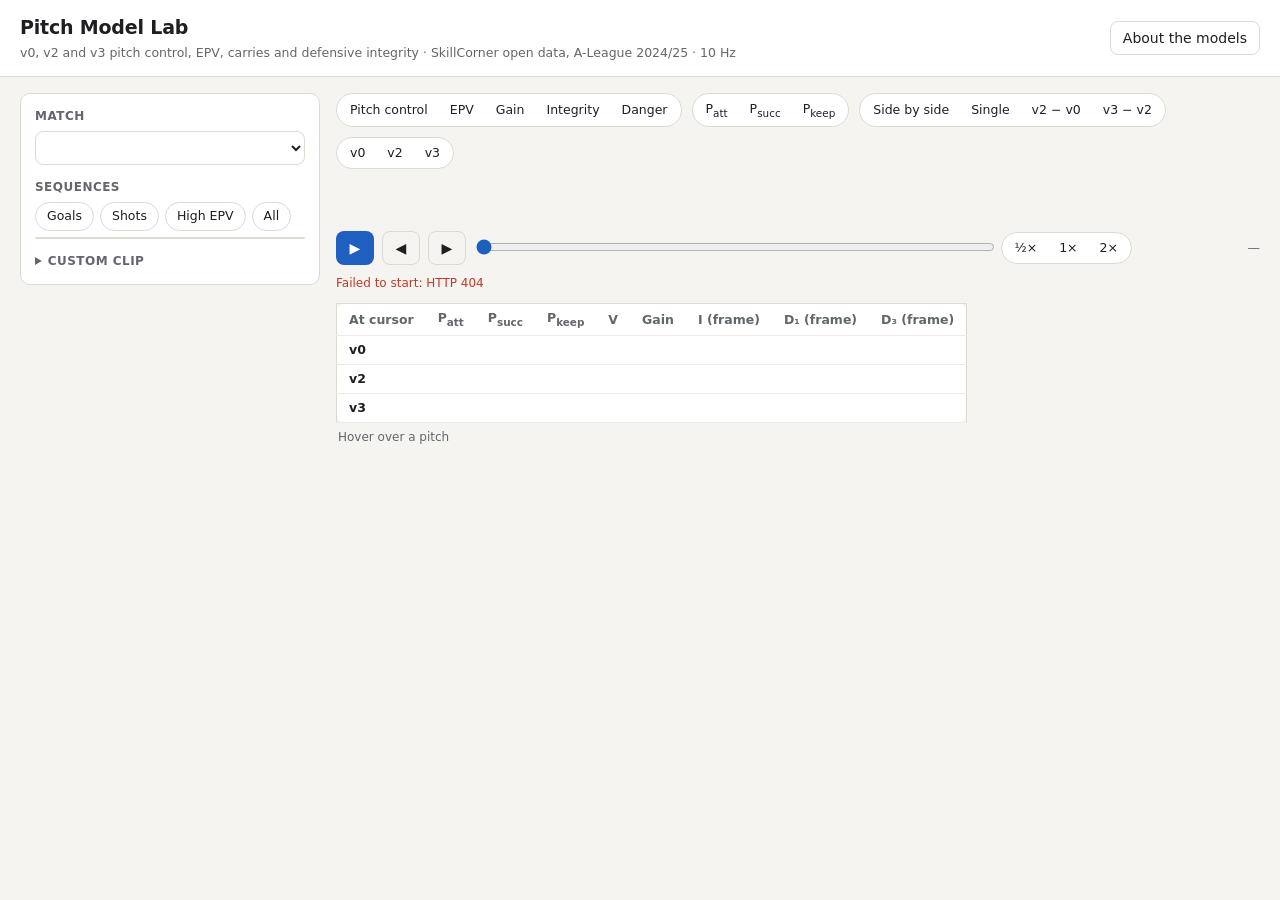
==== commit e3fb8126: "Viewer: extended danger (top two free attackers, 3 s ahead; Section 8f) Adds D3 beside D1 on the Dan" ====
--- a/model_viewer/public/index.html
+++ b/model_viewer/public/index.html
@@ -41,11 +41,14 @@
     of a pass or a carry in v3. <b>Integrity</b>: how well the defence denies passes (and in v3 carries) into the space from 5 m behind
     the ball to goal, I = Σ V·(1−P) / Σ V with P = P<sub>succ</sub> (v0, v2) or max(P<sub>succ</sub>, P<sub>keep</sub>) (v3).
     The map shows 1−P in that zone, faded where the space is worth little.
-    <b>Danger</b> (notebook Section 8d): how dangerous the most dangerous attacker the defence has left free is. Each attacker
+    <b>Danger</b> (notebook Sections 8d, 8f): how dangerous the most dangerous attacker the defence has left free is. Each attacker
     is projected 1 s ahead, each defender is assigned one attacker, and an attacker counts as covered if their defender gets
     there within the ball's travel time + 1 s (half if not goal-side); D = the highest V × (1 − covered). Integrity says how
     close the defence is to winning the ball back; danger says how dangerous the next actions get if it doesn't. The badge on
-    each pitch shows both. Danger is the same in v2 and v3: carries change the ball carrier's options, not who is free.
+    each pitch shows both. Two look-aheads: <b>D₁</b> (Section 8d) projects attackers 1 s ahead and takes the most dangerous;
+    <b>D₃</b> (Section 8f) projects them 3 s ahead and adds the two most dangerous. D₃ predicts the next four actions better
+    (held-out ρ 0.141 vs 0.106) and sees moves earlier, but is noisier from frame to frame.
+    Danger is the same in v2 and v3: carries change the ball carrier's options, not who is free.
     The two difference views separate the changes:
     v2 − v0 is what fitting changed, v3 − v2 is what carries changed.
     Surfaces are always from the attacking team's point of view.</p>
@@ -91,7 +94,11 @@
         <button data-v="epv" role="radio">EPV</button>
         <button data-v="gain" role="radio">Gain</button>
         <button data-v="integ" role="radio" title="How well the defence denies passes into the valuable space between the ball and goal">Integrity</button>
-        <button data-v="danger" role="radio" title="How dangerous the most dangerous attacker the defence has left free is, 1 s ahead">Danger</button>
+        <button data-v="danger" role="radio" title="How dangerous the attackers the defence has left free are">Danger</button>
+      </div>
+      <div class="seg" id="dKind" role="radiogroup" aria-label="Danger look-ahead" hidden>
+        <button data-v="1s" role="radio" title="Most dangerous free attacker, 1 s ahead (Section 8d)">D₁ · 1 s</button>
+        <button data-v="3s" role="radio" title="Two most dangerous free attackers, 3 s ahead (Section 8f): sees moves earlier, noisier">D₃ · 3 s, top two</button>
       </div>
       <div class="seg" id="pcKind" role="radiogroup" aria-label="Pitch control measure">
         <button data-v="att" role="radio" title="Chance the attack reaches the ball first">P<sub>att</sub></button>
@@ -145,11 +152,11 @@
     <div class="status"><span id="status"></span><span id="progress"></span></div>
 
     <table class="readout" id="readout" aria-live="polite">
-      <thead><tr><th>At cursor</th><th>P<sub>att</sub></th><th>P<sub>succ</sub></th><th title="Chance of keeping the ball carrying it there (v3 only)">P<sub>keep</sub></th><th>V</th><th>Gain</th><th title="Integrity of the whole frame, not the cell">I (frame)</th><th title="Danger of the whole frame, not the cell">D (frame)</th></tr></thead>
+      <thead><tr><th>At cursor</th><th>P<sub>att</sub></th><th>P<sub>succ</sub></th><th title="Chance of keeping the ball carrying it there (v3 only)">P<sub>keep</sub></th><th>V</th><th>Gain</th><th title="Integrity of the whole frame, not the cell">I (frame)</th><th title="Danger 1 s ahead (Section 8d), whole frame">D₁ (frame)</th><th title="Danger 3 s ahead, top two (Section 8f), whole frame">D₃ (frame)</th></tr></thead>
       <tbody>
-        <tr><th>v0</th><td data-k="v0-0"></td><td data-k="v0-1"></td><td data-k="v0-5"></td><td data-k="v0-2"></td><td data-k="v0-3"></td><td data-k="v0-I"></td><td data-k="v0-D"></td></tr>
-        <tr><th>v2</th><td data-k="v2-0"></td><td data-k="v2-1"></td><td data-k="v2-5"></td><td data-k="v2-2"></td><td data-k="v2-3"></td><td data-k="v2-I"></td><td data-k="v2-D"></td></tr>
-        <tr><th>v3</th><td data-k="v3-0"></td><td data-k="v3-1"></td><td data-k="v3-5"></td><td data-k="v3-2"></td><td data-k="v3-3"></td><td data-k="v3-I"></td><td data-k="v3-D"></td></tr>
+        <tr><th>v0</th><td data-k="v0-0"></td><td data-k="v0-1"></td><td data-k="v0-5"></td><td data-k="v0-2"></td><td data-k="v0-3"></td><td data-k="v0-I"></td><td data-k="v0-D"></td><td data-k="v0-D3"></td></tr>
+        <tr><th>v2</th><td data-k="v2-0"></td><td data-k="v2-1"></td><td data-k="v2-5"></td><td data-k="v2-2"></td><td data-k="v2-3"></td><td data-k="v2-I"></td><td data-k="v2-D"></td><td data-k="v2-D3"></td></tr>
+        <tr><th>v3</th><td data-k="v3-0"></td><td data-k="v3-1"></td><td data-k="v3-5"></td><td data-k="v3-2"></td><td data-k="v3-3"></td><td data-k="v3-I"></td><td data-k="v3-D"></td><td data-k="v3-D3"></td></tr>
       </tbody>
       <caption id="readoutCap">Hover over a pitch</caption>
     </table>
--- a/model_viewer/public/style.css
+++ b/model_viewer/public/style.css
@@ -122,4 +122,4 @@
   .clock { min-width: 0; }
   .seqs { max-height: 40vh; }
 }
-@media (max-width: 480px) { .readout th, .readout td { padding: 5px 7px; } }
+@media (max-width: 480px) { .readout th, .readout td { padding: 5px 5px; } .readout { display: block; max-width: 100%; overflow-x: auto; } }
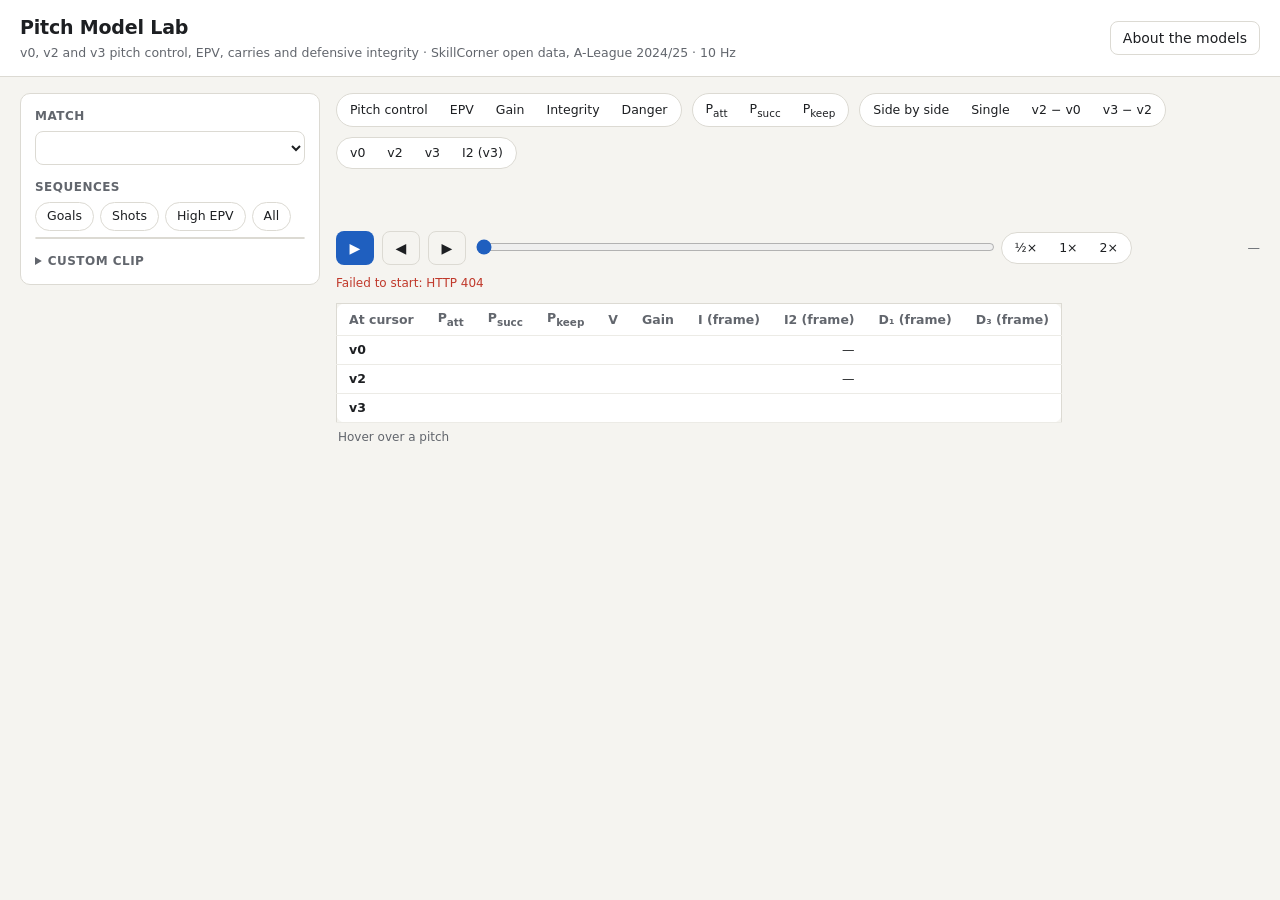
==== commit 30a17940: "Add two-action integrity view" ====
--- a/model_viewer/public/index.html
+++ b/model_viewer/public/index.html
@@ -115,6 +115,7 @@
         <button data-v="v0" role="radio">v0</button>
         <button data-v="v2" role="radio">v2</button>
         <button data-v="v3" role="radio">v3</button>
+        <button data-v="i2" role="radio" title="v3 Integrity with one projected pass or carry before scoring">I2 (v3)</button>
       </div>
     </div>
 
@@ -144,19 +145,19 @@
     </div>
     <div class="itrack" id="itrack" hidden>
       <div class="itrackHead">
-        <span id="itrackTitle"><b>Integrity I over the clip</b> · 1 = every valuable pass (v3: or carry) towards goal denied</span>
-        <span class="key"><i class="ln v0"></i>v0</span><span class="key"><i class="ln v2"></i>v2</span><span class="key"><i class="ln v3"></i>v3</span>
+        <span id="itrackTitle"><b>Integrity I and I2 over the clip</b> · I2 adds one projected pass or carry before scoring</span>
+        <span class="key"><i class="ln v0"></i>v0</span><span class="key"><i class="ln v2"></i>v2</span><span class="key"><i class="ln v3"></i>v3</span><span class="key" id="itrackI2Key" hidden><i class="ln i2"></i>I2 (v3)</span>
       </div>
       <canvas id="itrackCanvas" aria-label="Integrity of the defending team over the clip"></canvas>
     </div>
     <div class="status"><span id="status"></span><span id="progress"></span></div>
 
     <table class="readout" id="readout" aria-live="polite">
-      <thead><tr><th>At cursor</th><th>P<sub>att</sub></th><th>P<sub>succ</sub></th><th title="Chance of keeping the ball carrying it there (v3 only)">P<sub>keep</sub></th><th>V</th><th>Gain</th><th title="Integrity of the whole frame, not the cell">I (frame)</th><th title="Danger 1 s ahead (Section 8d), whole frame">D₁ (frame)</th><th title="Danger 3 s ahead, top two (Section 8f), whole frame">D₃ (frame)</th></tr></thead>
+      <thead><tr><th>At cursor</th><th>P<sub>att</sub></th><th>P<sub>succ</sub></th><th title="Chance of keeping the ball carrying it there (v3 only)">P<sub>keep</sub></th><th>V</th><th>Gain</th><th title="Integrity of the whole frame, not the cell">I (frame)</th><th title="Two-action Integrity (v3 only)">I2 (frame)</th><th title="Danger 1 s ahead (Section 8d), whole frame">D₁ (frame)</th><th title="Danger 3 s ahead, top two (Section 8f), whole frame">D₃ (frame)</th></tr></thead>
       <tbody>
-        <tr><th>v0</th><td data-k="v0-0"></td><td data-k="v0-1"></td><td data-k="v0-5"></td><td data-k="v0-2"></td><td data-k="v0-3"></td><td data-k="v0-I"></td><td data-k="v0-D"></td><td data-k="v0-D3"></td></tr>
-        <tr><th>v2</th><td data-k="v2-0"></td><td data-k="v2-1"></td><td data-k="v2-5"></td><td data-k="v2-2"></td><td data-k="v2-3"></td><td data-k="v2-I"></td><td data-k="v2-D"></td><td data-k="v2-D3"></td></tr>
-        <tr><th>v3</th><td data-k="v3-0"></td><td data-k="v3-1"></td><td data-k="v3-5"></td><td data-k="v3-2"></td><td data-k="v3-3"></td><td data-k="v3-I"></td><td data-k="v3-D"></td><td data-k="v3-D3"></td></tr>
+        <tr><th>v0</th><td data-k="v0-0"></td><td data-k="v0-1"></td><td data-k="v0-5"></td><td data-k="v0-2"></td><td data-k="v0-3"></td><td data-k="v0-I"></td><td>—</td><td data-k="v0-D"></td><td data-k="v0-D3"></td></tr>
+        <tr><th>v2</th><td data-k="v2-0"></td><td data-k="v2-1"></td><td data-k="v2-5"></td><td data-k="v2-2"></td><td data-k="v2-3"></td><td data-k="v2-I"></td><td>—</td><td data-k="v2-D"></td><td data-k="v2-D3"></td></tr>
+        <tr><th>v3</th><td data-k="v3-0"></td><td data-k="v3-1"></td><td data-k="v3-5"></td><td data-k="v3-2"></td><td data-k="v3-3"></td><td data-k="v3-I"></td><td data-k="v3-I2"></td><td data-k="v3-D"></td><td data-k="v3-D3"></td></tr>
       </tbody>
       <caption id="readoutCap">Hover over a pitch</caption>
     </table>
--- a/model_viewer/public/style.css
+++ b/model_viewer/public/style.css
@@ -68,6 +68,7 @@
 .pitches { display: grid; grid-template-columns: minmax(0, 1fr) minmax(0, 1fr); gap: 12px; }
 .pitches.one { grid-template-columns: minmax(0, 1fr); max-width: 980px; }
 .pitches.three { grid-template-columns: repeat(3, minmax(0, 1fr)); }
+.pitches.four { grid-template-columns: repeat(2, minmax(0, 1fr)); }
 @media (max-width: 1100px) { .pitches.three { grid-template-columns: minmax(0, 1fr) minmax(0, 1fr); } }
 .pitchCard { background: var(--surface); border: 1px solid var(--line); border-radius: var(--radius); padding: 10px 10px 8px; min-width: 0; }
 .pitchCard h3 { margin: 0; font-size: 14px; }
@@ -92,6 +93,7 @@
 .itrackHead .ln.v0 { border-color: #9a9a9a; border-top-style: dashed; }
 .itrackHead .ln.v2 { border-color: #2c7bb6; }
 .itrackHead .ln.v3 { border-color: #1a9850; }
+.itrackHead .ln.i2 { border-color: #6B4C9A; border-top-style: dashed; }
 .itrack canvas { display: block; width: 100%; height: 90px; cursor: pointer; }
 .scrub { position: relative; flex: 1; min-width: 120px; }
 .scrub input { width: 100%; padding: 0; border: 0; accent-color: var(--accent); }
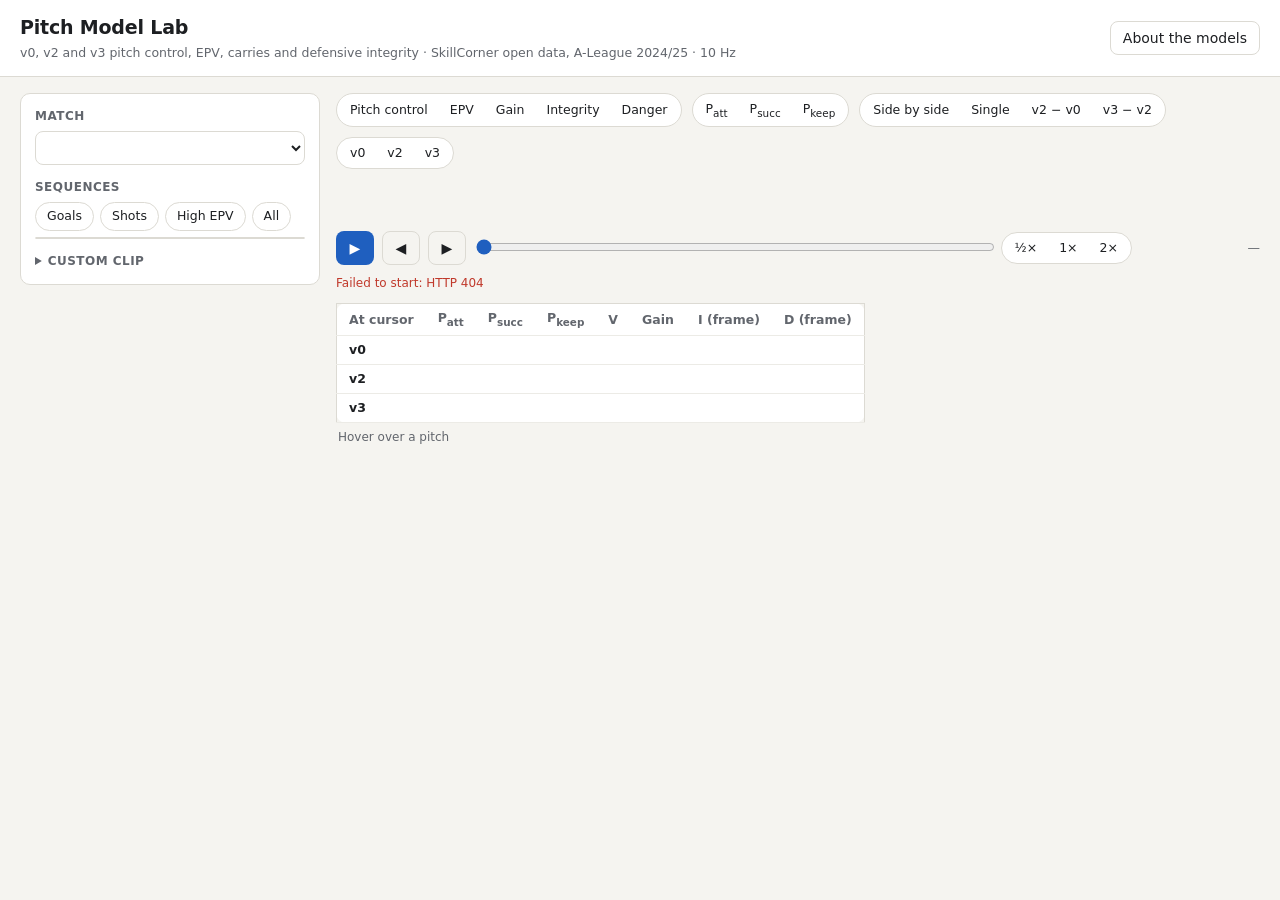
==== commit 370d1c6a: "Add the extended danger score (notebook Section 8f) to both viewers Brings defensive_shape_integrity" ====
--- a/model_viewer/public/index.html
+++ b/model_viewer/public/index.html
@@ -41,14 +41,13 @@
     of a pass or a carry in v3. <b>Integrity</b>: how well the defence denies passes (and in v3 carries) into the space from 5 m behind
     the ball to goal, I = Σ V·(1−P) / Σ V with P = P<sub>succ</sub> (v0, v2) or max(P<sub>succ</sub>, P<sub>keep</sub>) (v3).
     The map shows 1−P in that zone, faded where the space is worth little.
-    <b>Danger</b> (notebook Sections 8d, 8f): how dangerous the most dangerous attacker the defence has left free is. Each attacker
-    is projected 1 s ahead, each defender is assigned one attacker, and an attacker counts as covered if their defender gets
-    there within the ball's travel time + 1 s (half if not goal-side); D = the highest V × (1 − covered). Integrity says how
+    <b>Danger</b> (notebook Section 8f, extended): how dangerous the attackers the defence has left free are. Each attacker
+    is projected 3 s ahead, each defender is assigned one attacker, and an attacker counts as covered if their defender gets
+    there within the ball's travel time + 1 s (half if not goal-side); D = the sum of the two highest V × (1 − covered).
+    The toggle switches to the original Section 8d score: 1 s ahead, the single most dangerous attacker. On held-out matches
+    the extended score tracks peak EPV over the next four actions at ρ 0.141, against 0.106 for 8d. Integrity says how
     close the defence is to winning the ball back; danger says how dangerous the next actions get if it doesn't. The badge on
-    each pitch shows both. Two look-aheads: <b>D₁</b> (Section 8d) projects attackers 1 s ahead and takes the most dangerous;
-    <b>D₃</b> (Section 8f) projects them 3 s ahead and adds the two most dangerous. D₃ predicts the next four actions better
-    (held-out ρ 0.141 vs 0.106) and sees moves earlier, but is noisier from frame to frame.
-    Danger is the same in v2 and v3: carries change the ball carrier's options, not who is free.
+    each pitch shows both. Danger is the same in v2 and v3: carries change the ball carrier's options, not who is free.
     The two difference views separate the changes:
     v2 − v0 is what fitting changed, v3 − v2 is what carries changed.
     Surfaces are always from the attacking team's point of view.</p>
@@ -96,14 +95,14 @@
         <button data-v="integ" role="radio" title="How well the defence denies passes into the valuable space between the ball and goal">Integrity</button>
         <button data-v="danger" role="radio" title="How dangerous the attackers the defence has left free are">Danger</button>
       </div>
-      <div class="seg" id="dKind" role="radiogroup" aria-label="Danger look-ahead" hidden>
-        <button data-v="1s" role="radio" title="Most dangerous free attacker, 1 s ahead (Section 8d)">D₁ · 1 s</button>
-        <button data-v="3s" role="radio" title="Two most dangerous free attackers, 3 s ahead (Section 8f): sees moves earlier, noisier">D₃ · 3 s, top two</button>
-      </div>
       <div class="seg" id="pcKind" role="radiogroup" aria-label="Pitch control measure">
         <button data-v="att" role="radio" title="Chance the attack reaches the ball first">P<sub>att</sub></button>
         <button data-v="succ" role="radio" title="Chance a pass there is completed">P<sub>succ</sub></button>
         <button data-v="keep" role="radio" title="Chance the player on the ball keeps it carrying it there (v3 only)">P<sub>keep</sub></button>
+      </div>
+      <div class="seg" id="dangerKind" role="radiogroup" aria-label="Danger score" hidden>
+        <button data-v="ext" role="radio" title="Notebook Section 8f: the two most dangerous free attackers, 3 s ahead (held-out ρ 0.141 with peak EPV over the next four actions)">Extended · top 2, 3 s</button>
+        <button data-v="d8" role="radio" title="Notebook Section 8d: the most dangerous free attacker, 1 s ahead (held-out ρ 0.106 on the same test)">8d · top 1, 1 s</button>
       </div>
       <div class="seg" id="view" role="radiogroup" aria-label="View">
         <button data-v="side" role="radio">Side by side</button>
@@ -115,7 +114,6 @@
         <button data-v="v0" role="radio">v0</button>
         <button data-v="v2" role="radio">v2</button>
         <button data-v="v3" role="radio">v3</button>
-        <button data-v="i2" role="radio" title="v3 Integrity with one projected pass or carry before scoring">I2 (v3)</button>
       </div>
     </div>
 
@@ -145,19 +143,19 @@
     </div>
     <div class="itrack" id="itrack" hidden>
       <div class="itrackHead">
-        <span id="itrackTitle"><b>Integrity I and I2 over the clip</b> · I2 adds one projected pass or carry before scoring</span>
-        <span class="key"><i class="ln v0"></i>v0</span><span class="key"><i class="ln v2"></i>v2</span><span class="key"><i class="ln v3"></i>v3</span><span class="key" id="itrackI2Key" hidden><i class="ln i2"></i>I2 (v3)</span>
+        <span id="itrackTitle"><b>Integrity I over the clip</b> · 1 = every valuable pass (v3: or carry) towards goal denied</span>
+        <span class="key"><i class="ln v0"></i>v0</span><span class="key"><i class="ln v2"></i>v2</span><span class="key"><i class="ln v3"></i>v3</span>
       </div>
       <canvas id="itrackCanvas" aria-label="Integrity of the defending team over the clip"></canvas>
     </div>
     <div class="status"><span id="status"></span><span id="progress"></span></div>
 
     <table class="readout" id="readout" aria-live="polite">
-      <thead><tr><th>At cursor</th><th>P<sub>att</sub></th><th>P<sub>succ</sub></th><th title="Chance of keeping the ball carrying it there (v3 only)">P<sub>keep</sub></th><th>V</th><th>Gain</th><th title="Integrity of the whole frame, not the cell">I (frame)</th><th title="Two-action Integrity (v3 only)">I2 (frame)</th><th title="Danger 1 s ahead (Section 8d), whole frame">D₁ (frame)</th><th title="Danger 3 s ahead, top two (Section 8f), whole frame">D₃ (frame)</th></tr></thead>
+      <thead><tr><th>At cursor</th><th>P<sub>att</sub></th><th>P<sub>succ</sub></th><th title="Chance of keeping the ball carrying it there (v3 only)">P<sub>keep</sub></th><th>V</th><th>Gain</th><th title="Integrity of the whole frame, not the cell">I (frame)</th><th title="Danger of the whole frame, not the cell">D (frame)</th></tr></thead>
       <tbody>
-        <tr><th>v0</th><td data-k="v0-0"></td><td data-k="v0-1"></td><td data-k="v0-5"></td><td data-k="v0-2"></td><td data-k="v0-3"></td><td data-k="v0-I"></td><td>—</td><td data-k="v0-D"></td><td data-k="v0-D3"></td></tr>
-        <tr><th>v2</th><td data-k="v2-0"></td><td data-k="v2-1"></td><td data-k="v2-5"></td><td data-k="v2-2"></td><td data-k="v2-3"></td><td data-k="v2-I"></td><td>—</td><td data-k="v2-D"></td><td data-k="v2-D3"></td></tr>
-        <tr><th>v3</th><td data-k="v3-0"></td><td data-k="v3-1"></td><td data-k="v3-5"></td><td data-k="v3-2"></td><td data-k="v3-3"></td><td data-k="v3-I"></td><td data-k="v3-I2"></td><td data-k="v3-D"></td><td data-k="v3-D3"></td></tr>
+        <tr><th>v0</th><td data-k="v0-0"></td><td data-k="v0-1"></td><td data-k="v0-5"></td><td data-k="v0-2"></td><td data-k="v0-3"></td><td data-k="v0-I"></td><td data-k="v0-D"></td></tr>
+        <tr><th>v2</th><td data-k="v2-0"></td><td data-k="v2-1"></td><td data-k="v2-5"></td><td data-k="v2-2"></td><td data-k="v2-3"></td><td data-k="v2-I"></td><td data-k="v2-D"></td></tr>
+        <tr><th>v3</th><td data-k="v3-0"></td><td data-k="v3-1"></td><td data-k="v3-5"></td><td data-k="v3-2"></td><td data-k="v3-3"></td><td data-k="v3-I"></td><td data-k="v3-D"></td></tr>
       </tbody>
       <caption id="readoutCap">Hover over a pitch</caption>
     </table>
